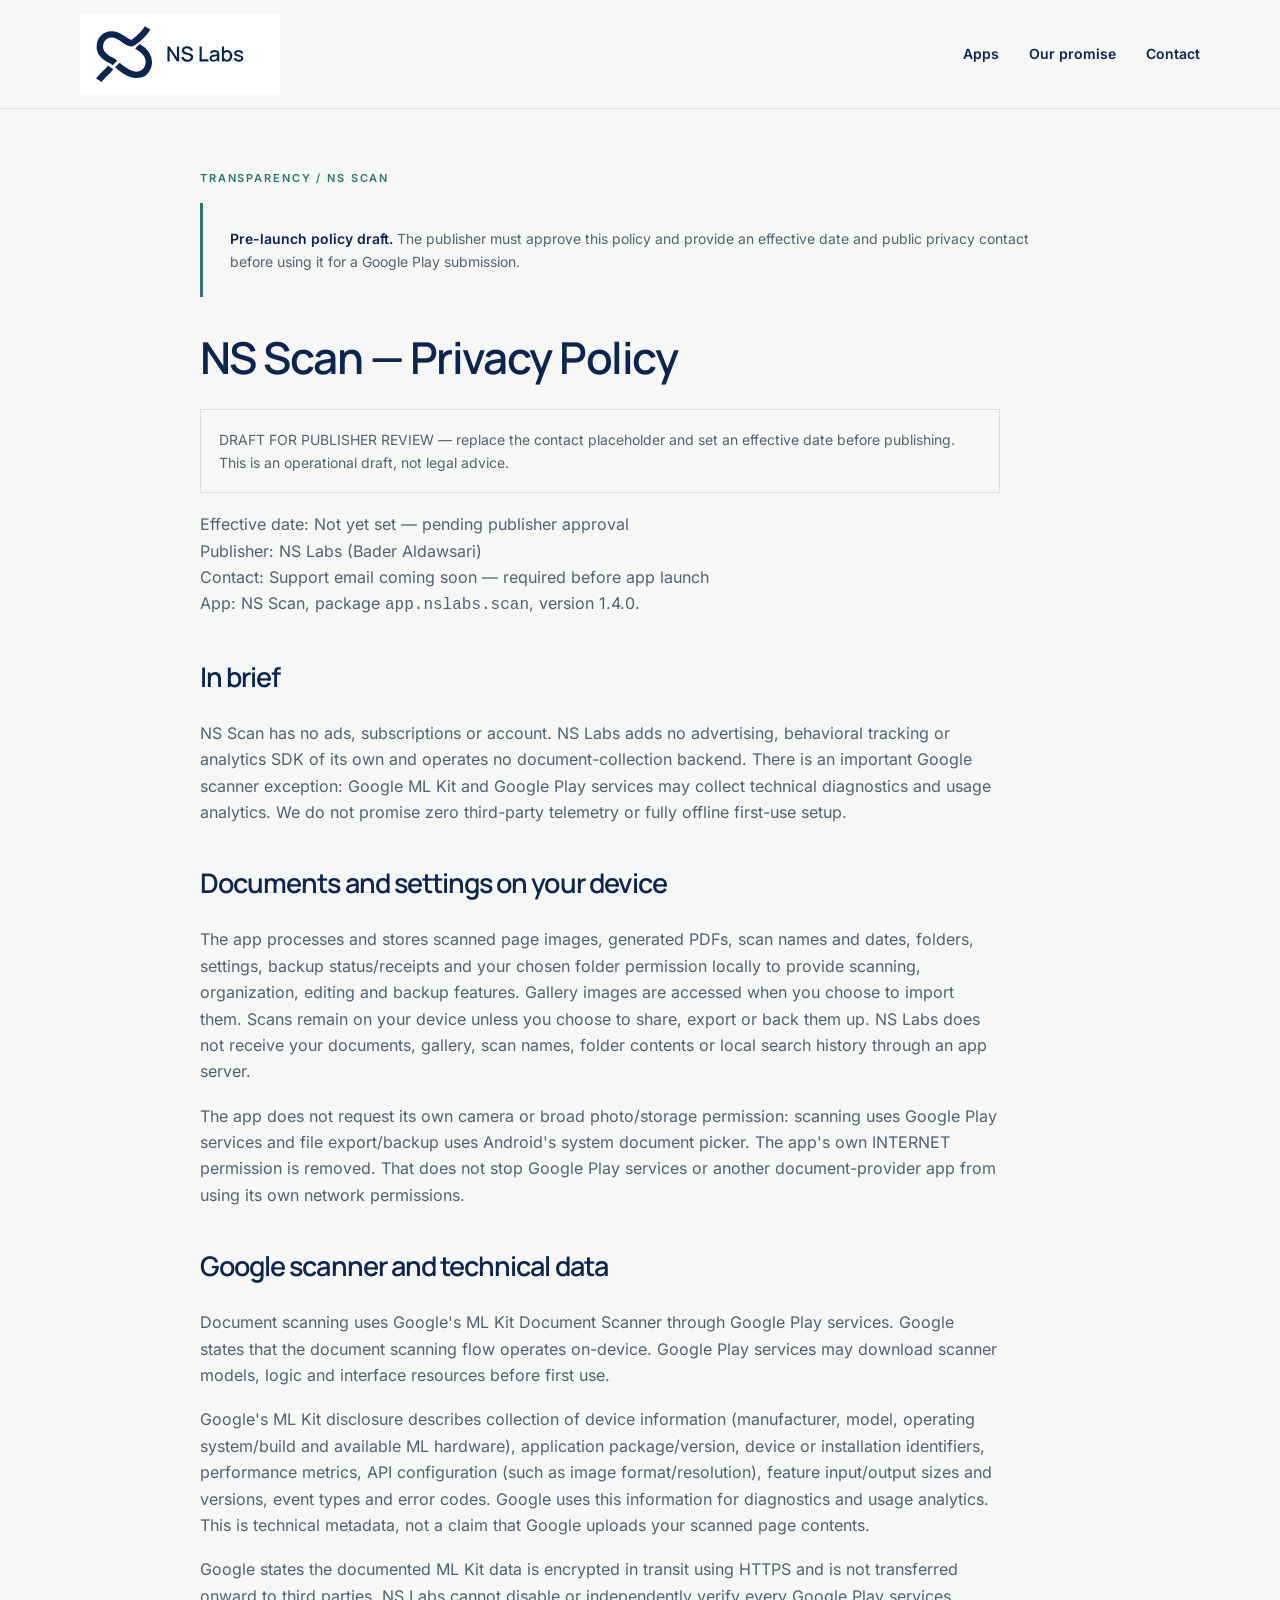
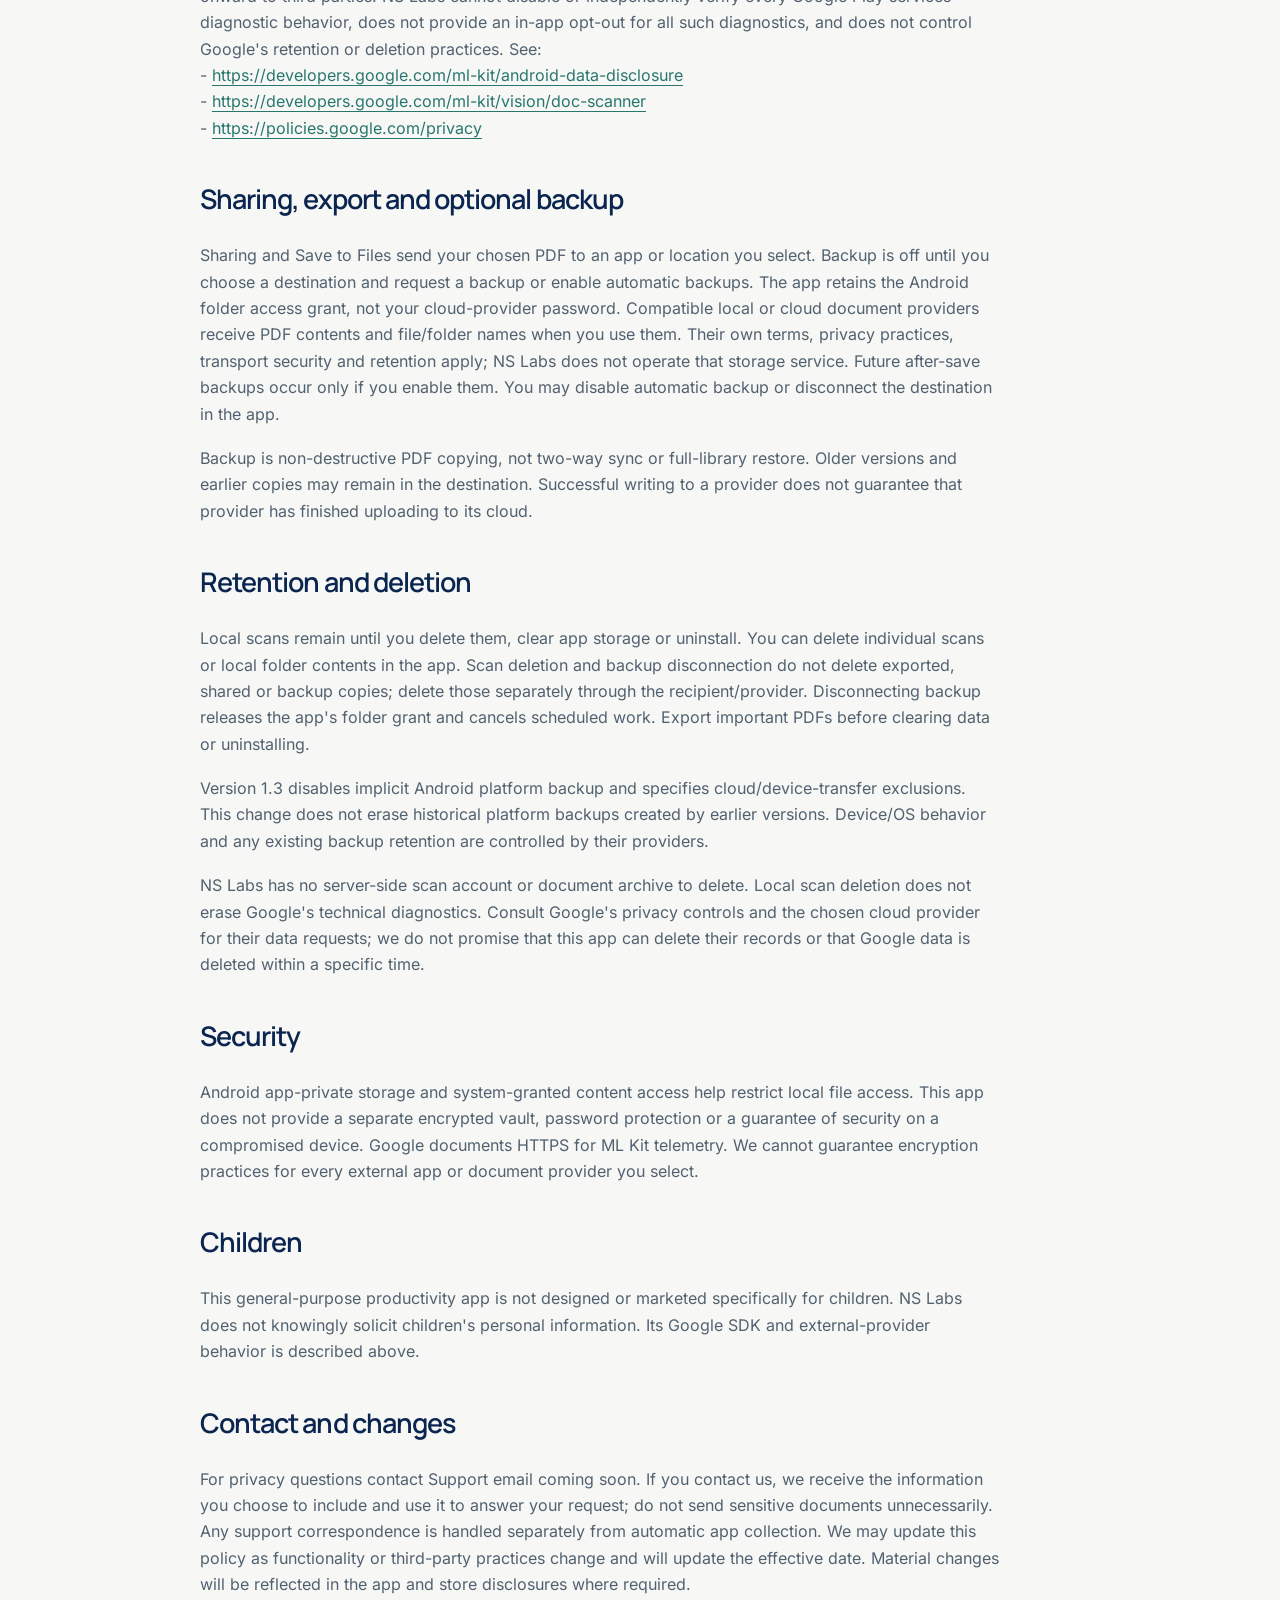
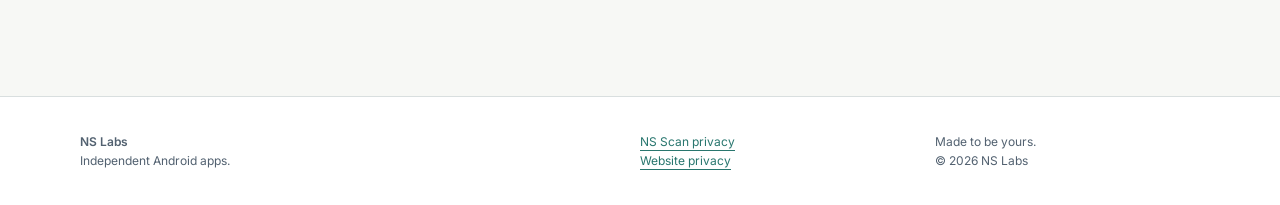
==== privacy/ns-scan.html @ c473cca9 "Launch NS Labs developer site" ====
<!doctype html>
<html lang="en"><head><meta charset="utf-8"><meta name="viewport" content="width=device-width, initial-scale=1"><meta name="color-scheme" content="light dark"><title>NS Scan — Privacy policy | NS Labs</title><meta name="description" content="How NS Scan handles documents, Google scanner diagnostics, exports and backups."><meta property="og:type" content="website"><meta property="og:title" content="NS Scan — Privacy policy | NS Labs"><meta property="og:description" content="How NS Scan handles documents, Google scanner diagnostics, exports and backups."><meta property="og:image" content="https://nslabs-dev.github.io/assets/ns-scan-feature.webp"><meta property="og:image:alt" content="NS Scan by NS Labs"><meta name="theme-color" content="#0B2551"><link rel="icon" type="image/png" href="../favicon.png"><link rel="stylesheet" href="../styles.css"></head><body><a class="skip" href="#main">Skip to content</a><header class="site-header"><div class="wrap nav"><a class="brand" href="../index.html" aria-label="NS Labs home"><img class="light-logo" src="../assets/horizontal-light.svg" width="200" height="80" alt="NS Labs"><img class="dark-logo" src="../assets/horizontal-dark.svg" width="200" height="80" alt="NS Labs"></a><nav aria-label="Main"><a href="../index.html#apps">Apps</a><a href="../index.html#promise">Our promise</a><a href="../index.html#contact">Contact</a></nav></div></header><main id="main" class="wrap policy"><p class="eyebrow">Transparency / NS Scan</p><aside class="disclosure"><strong>Pre-launch policy draft.</strong> The publisher must approve this policy and provide an effective date and public privacy contact before using it for a Google Play submission.</aside><article class="prose"><h1>NS Scan — Privacy Policy</h1>
<p>DRAFT FOR PUBLISHER REVIEW — replace the contact placeholder and set an effective date before publishing. This is an operational draft, not legal advice.</p>
<p>Effective date: Not yet set — pending publisher approval<br />
Publisher: NS Labs (Bader Aldawsari)<br />
Contact: Support email coming soon — required before app launch<br />
App: NS Scan, package <code>app.nslabs.scan</code>, version 1.4.0.</p>
<h2>In brief</h2>
<p>NS Scan has no ads, subscriptions or account. NS Labs adds no advertising, behavioral tracking or analytics SDK of its own and operates no document-collection backend. There is an important Google scanner exception: Google ML Kit and Google Play services may collect technical diagnostics and usage analytics. We do not promise zero third-party telemetry or fully offline first-use setup.</p>
<h2>Documents and settings on your device</h2>
<p>The app processes and stores scanned page images, generated PDFs, scan names and dates, folders, settings, backup status/receipts and your chosen folder permission locally to provide scanning, organization, editing and backup features. Gallery images are accessed when you choose to import them. Scans remain on your device unless you choose to share, export or back them up. NS Labs does not receive your documents, gallery, scan names, folder contents or local search history through an app server.</p>
<p>The app does not request its own camera or broad photo/storage permission: scanning uses Google Play services and file export/backup uses Android's system document picker. The app's own INTERNET permission is removed. That does not stop Google Play services or another document-provider app from using its own network permissions.</p>
<h2>Google scanner and technical data</h2>
<p>Document scanning uses Google's ML Kit Document Scanner through Google Play services. Google states that the document scanning flow operates on-device. Google Play services may download scanner models, logic and interface resources before first use.</p>
<p>Google's ML Kit disclosure describes collection of device information (manufacturer, model, operating system/build and available ML hardware), application package/version, device or installation identifiers, performance metrics, API configuration (such as image format/resolution), feature input/output sizes and versions, event types and error codes. Google uses this information for diagnostics and usage analytics. This is technical metadata, not a claim that Google uploads your scanned page contents.</p>
<p>Google states the documented ML Kit data is encrypted in transit using HTTPS and is not transferred onward to third parties. NS Labs cannot disable or independently verify every Google Play services diagnostic behavior, does not provide an in-app opt-out for all such diagnostics, and does not control Google's retention or deletion practices. See:<br />
- <a href="https://developers.google.com/ml-kit/android-data-disclosure">https://developers.google.com/ml-kit/android-data-disclosure</a><br />
- <a href="https://developers.google.com/ml-kit/vision/doc-scanner">https://developers.google.com/ml-kit/vision/doc-scanner</a><br />
- <a href="https://policies.google.com/privacy">https://policies.google.com/privacy</a></p>
<h2>Sharing, export and optional backup</h2>
<p>Sharing and Save to Files send your chosen PDF to an app or location you select. Backup is off until you choose a destination and request a backup or enable automatic backups. The app retains the Android folder access grant, not your cloud-provider password. Compatible local or cloud document providers receive PDF contents and file/folder names when you use them. Their own terms, privacy practices, transport security and retention apply; NS Labs does not operate that storage service. Future after-save backups occur only if you enable them. You may disable automatic backup or disconnect the destination in the app.</p>
<p>Backup is non-destructive PDF copying, not two-way sync or full-library restore. Older versions and earlier copies may remain in the destination. Successful writing to a provider does not guarantee that provider has finished uploading to its cloud.</p>
<h2>Retention and deletion</h2>
<p>Local scans remain until you delete them, clear app storage or uninstall. You can delete individual scans or local folder contents in the app. Scan deletion and backup disconnection do not delete exported, shared or backup copies; delete those separately through the recipient/provider. Disconnecting backup releases the app's folder grant and cancels scheduled work. Export important PDFs before clearing data or uninstalling.</p>
<p>Version 1.3 disables implicit Android platform backup and specifies cloud/device-transfer exclusions. This change does not erase historical platform backups created by earlier versions. Device/OS behavior and any existing backup retention are controlled by their providers.</p>
<p>NS Labs has no server-side scan account or document archive to delete. Local scan deletion does not erase Google's technical diagnostics. Consult Google's privacy controls and the chosen cloud provider for their data requests; we do not promise that this app can delete their records or that Google data is deleted within a specific time.</p>
<h2>Security</h2>
<p>Android app-private storage and system-granted content access help restrict local file access. This app does not provide a separate encrypted vault, password protection or a guarantee of security on a compromised device. Google documents HTTPS for ML Kit telemetry. We cannot guarantee encryption practices for every external app or document provider you select.</p>
<h2>Children</h2>
<p>This general-purpose productivity app is not designed or marketed specifically for children. NS Labs does not knowingly solicit children's personal information. Its Google SDK and external-provider behavior is described above.</p>
<h2>Contact and changes</h2>
<p>For privacy questions contact Support email coming soon. If you contact us, we receive the information you choose to include and use it to answer your request; do not send sensitive documents unnecessarily. Any support correspondence is handled separately from automatic app collection. We may update this policy as functionality or third-party practices change and will update the effective date. Material changes will be reflected in the app and store disclosures where required.</p></article></main><footer><div class="wrap footer-grid"><p><strong>NS Labs</strong><br>Independent Android apps.</p><p><a href="../privacy/ns-scan.html">NS Scan privacy</a><br><a href="../index.html#site-privacy">Website privacy</a></p><p>Made to be yours.<br>© 2026 NS Labs</p></div></footer></body></html>
---- styles.css ----
@font-face{font-family:Inter;src:url('assets/fonts/Inter-Regular.woff2') format('woff2');font-weight:400;font-display:swap}@font-face{font-family:Inter;src:url('assets/fonts/Inter-SemiBold.woff2') format('woff2');font-weight:600;font-display:swap}@font-face{font-family:Manrope;src:url('assets/fonts/Manrope-SemiBold.woff2') format('woff2');font-weight:600;font-display:swap}
:root{--navy:#0B2551;--paper:#F7F8F5;--slate:#526170;--teal:#28766E;--surface:#fff;--line:#d9dfdf;--ink:var(--navy);--muted:var(--slate);--accent:var(--teal)}*{box-sizing:border-box}html{scroll-behavior:smooth;scroll-padding-top:24px}body{margin:0;background:var(--paper);color:var(--ink);font:400 16px/1.65 Inter,system-ui,sans-serif}img{max-width:100%;height:auto;display:block}a{color:var(--accent);text-underline-offset:4px}a:hover{text-decoration-thickness:2px}a:focus-visible,summary:focus-visible{outline:3px solid var(--accent);outline-offset:5px}h1,h2,h3{font-family:Manrope,system-ui,sans-serif;font-weight:600;line-height:1.15;letter-spacing:-.035em}h1{font-size:clamp(44px,5.7vw,80px);margin:18px 0 26px}h2{font-size:clamp(30px,3.4vw,46px);margin:12px 0 28px}h3{font-size:23px;margin:14px 0}p{margin:0 0 18px}.wrap{max-width:1200px;margin:auto;padding-left:40px;padding-right:40px}.site-header{border-bottom:1px solid var(--line)}.nav{min-height:108px;display:flex;align-items:center;justify-content:space-between;gap:24px}.brand{width:200px;display:block;flex-shrink:0}.dark-logo{display:none}nav{display:flex;gap:30px}nav a{color:var(--ink);font-size:14px;text-decoration:none;font-weight:600;padding:12px 0}.skip{position:absolute;left:12px;top:-80px;padding:12px;background:var(--surface);z-index:10}.skip:focus{top:12px}.hero{display:grid;grid-template-columns:1.2fr 1fr;gap:65px;align-items:center;padding-top:64px;padding-bottom:74px}.eyebrow{text-transform:uppercase;font-size:11px;letter-spacing:.17em;font-weight:600;color:var(--accent);margin-bottom:16px}.hero h1 span{color:var(--accent)}.hero-note{max-width:530px;color:var(--muted);font-size:15px}.button{display:inline-flex;align-items:center;gap:45px;background:var(--navy);color:white;padding:15px 23px;border-radius:4px;text-decoration:none;font-weight:600;font-size:14px}.hero-art{background:var(--navy);color:#fff;border-radius:3px;padding:30px;position:relative;aspect-ratio:4/5;display:flex;flex-direction:column;justify-content:center;overflow:hidden}.hero-art img{width:92%;align-self:center}.hero-art p{font-family:Manrope,sans-serif;font-size:27px;line-height:1.25;margin:0 0 30px 12px}.art-label{font-size:10px;letter-spacing:.2em;position:absolute;bottom:22px;left:42px;color:#fff}.promise{padding:64px 0;background:var(--surface);border-block:1px solid var(--line)}.promise-grid{display:grid;grid-template-columns:repeat(3,1fr);gap:48px;margin-top:38px}.promise-grid p{font-size:15px;color:var(--muted)}.number{font-size:12px;font-weight:600;color:var(--accent)}.section{padding-top:76px;padding-bottom:76px}.section-heading{display:flex;justify-content:space-between;gap:30px;align-items:end}.section-heading>p{max-width:230px;color:var(--muted);font-size:14px;margin-bottom:30px}.apps-grid{display:grid;grid-template-columns:repeat(2,1fr);gap:24px}.app-card{border:1px solid var(--line);background:var(--surface);border-radius:7px;padding:30px;display:flex;gap:24px;align-items:start;color:var(--ink);text-decoration:none}.app-card img{border-radius:18px;flex-shrink:0}.app-card h3{font-size:27px}.app-card p{font-size:14px;color:var(--muted)}.badge{display:inline-block;border:1px solid var(--line);background:var(--surface);color:var(--accent);border-radius:40px;padding:5px 12px;font-size:12px;font-weight:600}.text-link{color:var(--accent);font-size:13px;font-weight:600}.scan-section{border-block:1px solid var(--line);background:var(--surface);padding:76px 0}.scan-intro{display:grid;grid-template-columns:1fr 1fr;gap:55px;align-items:center}.scan-intro h2{font-size:clamp(34px,3.5vw,48px)}.lead{font-size:20px;line-height:1.5}.scan-intro>div>p:not(.eyebrow):not(.badge){max-width:480px}.feature{border-radius:8px;border:1px solid var(--line)}.small{font-size:13px;color:var(--muted)}.disclosure{border-left:3px solid var(--accent);background:var(--paper);padding:24px 27px;margin:35px 0;font-size:14px;color:var(--muted)}.disclosure strong{color:var(--ink)}.gallery-title{margin-top:54px}.gallery{display:grid;grid-template-columns:repeat(4,1fr);gap:22px;margin-top:24px}.gallery figure{margin:0}.gallery img{border:1px solid var(--line);border-radius:12px;width:100%;background:var(--paper)}figcaption{font-size:12px;margin-top:12px;color:var(--muted)}.description{margin-top:40px;border-block:1px solid var(--line);padding:22px 0}.description summary{cursor:pointer;font-weight:600;padding:6px 0}.description .prose{padding-top:25px}.prose{max-width:800px;overflow-wrap:anywhere}.prose p,.prose li{color:var(--muted)}.prose h2{font-size:27px;margin-top:42px}.prose h3{margin-top:28px;font-size:21px}.prose li{padding-left:6px;margin-bottom:8px}.contact{display:grid;grid-template-columns:1fr 1fr;gap:60px;align-items:center}.contact>div>p:last-child{color:var(--muted)}.site-privacy{padding-bottom:65px;max-width:1200px}.site-privacy h2{font-size:21px}.site-privacy p{font-size:14px;max-width:800px;color:var(--muted)}footer{border-top:1px solid var(--line);padding:35px 0;background:var(--surface)}.footer-grid{display:grid;grid-template-columns:2fr 1fr 1fr;gap:30px;font-size:12px;color:var(--muted)}footer p{margin:0}.policy{padding-top:60px;padding-bottom:80px;max-width:960px}.policy h1{font-size:44px}.policy .disclosure{margin-top:0}.policy article>p:nth-of-type(1){background:var(--paper);border:1px solid var(--line);padding:18px;font-size:14px}.error{min-height:60vh}
@media(prefers-color-scheme:dark){:root{--paper:#0a1830;--surface:#102441;--ink:#F7F8F5;--muted:#becbd7;--line:#34445b;--accent:#8dd6cb}.light-logo{display:none}.dark-logo{display:block}.button{background:#F7F8F5;color:#0B2551}.hero-art{border:1px solid var(--line)}.feature{background:#fff}.badge{color:#8dd6cb}}
@media(max-width:800px){.wrap{padding-left:24px;padding-right:24px}.hero{gap:30px;padding-top:40px;padding-bottom:44px}.hero-art{padding:14px}.hero-art p{font-size:21px}.art-label{left:25px;font-size:8px}.hero h1{font-size:48px}.promise-grid{gap:25px}.apps-grid{grid-template-columns:1fr}.scan-intro{grid-template-columns:1fr;gap:30px}.feature{max-width:650px}.gallery{grid-template-columns:repeat(3,1fr)}.section-heading{display:block}.section-heading>p{max-width:none}.contact{gap:30px}}
@media(max-width:560px){.nav{min-height:94px;gap:10px;flex-wrap:wrap;padding-top:5px;padding-bottom:15px}.brand{width:165px}.brand img{width:165px}nav{gap:22px;width:100%;justify-content:space-between}nav a{font-size:12px;padding:5px 0}.hero{grid-template-columns:1fr;gap:30px}.hero h1{font-size:48px}.hero-art{aspect-ratio:1.65;padding:18px;flex-direction:row;align-items:center;justify-content:start}.hero-art img{width:48%}.hero-art p{font-size:23px;margin:0 0 10px 20px}.art-label{bottom:13px;left:auto;right:20px;font-size:8px}.promise,.scan-section{padding:45px 0}.promise-grid{grid-template-columns:1fr;gap:18px}.promise-grid article{border-top:1px solid var(--line);padding-top:20px}.section{padding-top:46px;padding-bottom:46px}.app-card{padding:22px;gap:18px}.app-card img{width:60px;height:60px}.app-card h3{font-size:25px}.gallery{grid-template-columns:repeat(2,minmax(0,1fr));gap:22px 15px}.disclosure{padding:18px;font-size:13px}.contact{grid-template-columns:1fr;gap:8px}.footer-grid{grid-template-columns:1fr;gap:22px}.policy{padding-top:32px}.policy h1{font-size:34px}.prose h2{font-size:25px}.site-privacy{padding-bottom:45px}.small{font-size:12px}}
@media(prefers-reduced-motion:reduce){html{scroll-behavior:auto}}
/* Let intrinsic image dimensions shrink inside narrow grid tracks. */
.scan-intro>*{min-width:0}.feature{width:100%;max-width:100%}.hero h1{font-size:clamp(44px,4.6vw,66px)}
@media(max-width:560px){.hero h1{font-size:38px}.hero-art p{font-size:21px}}
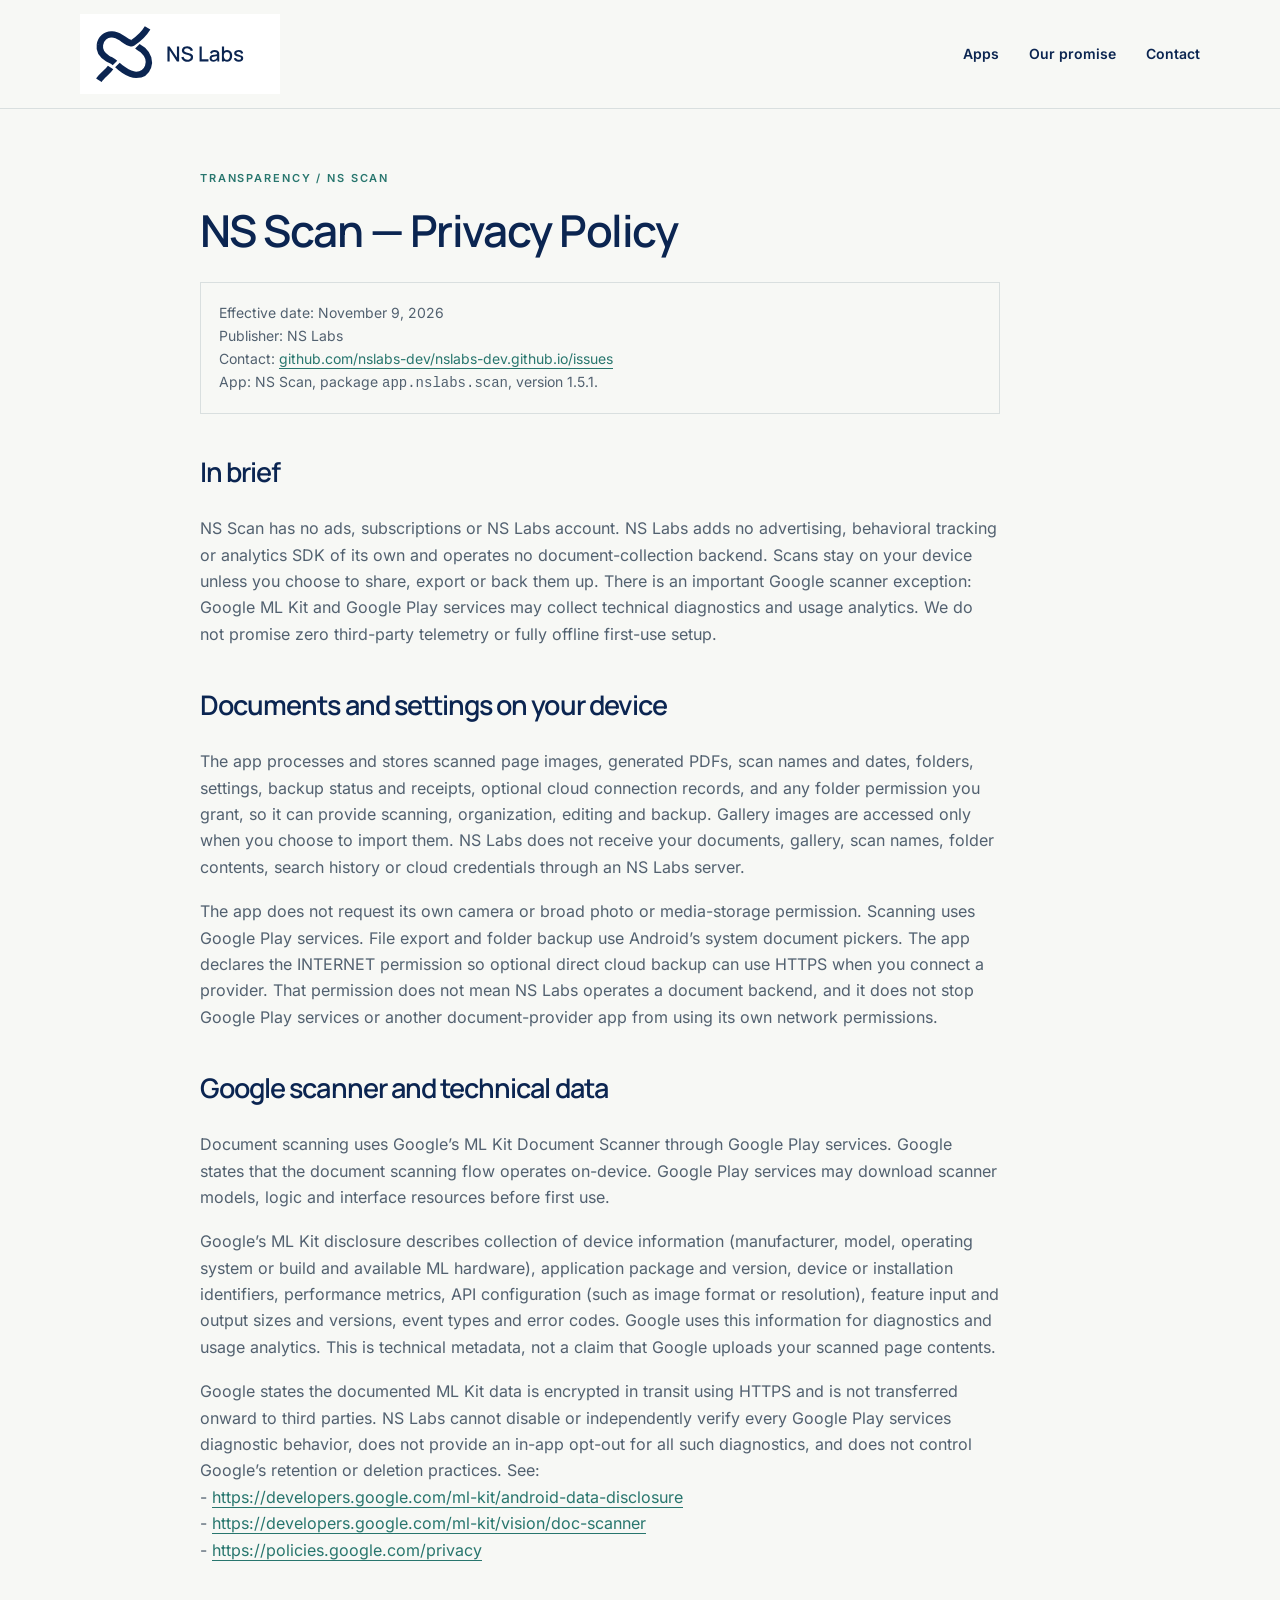
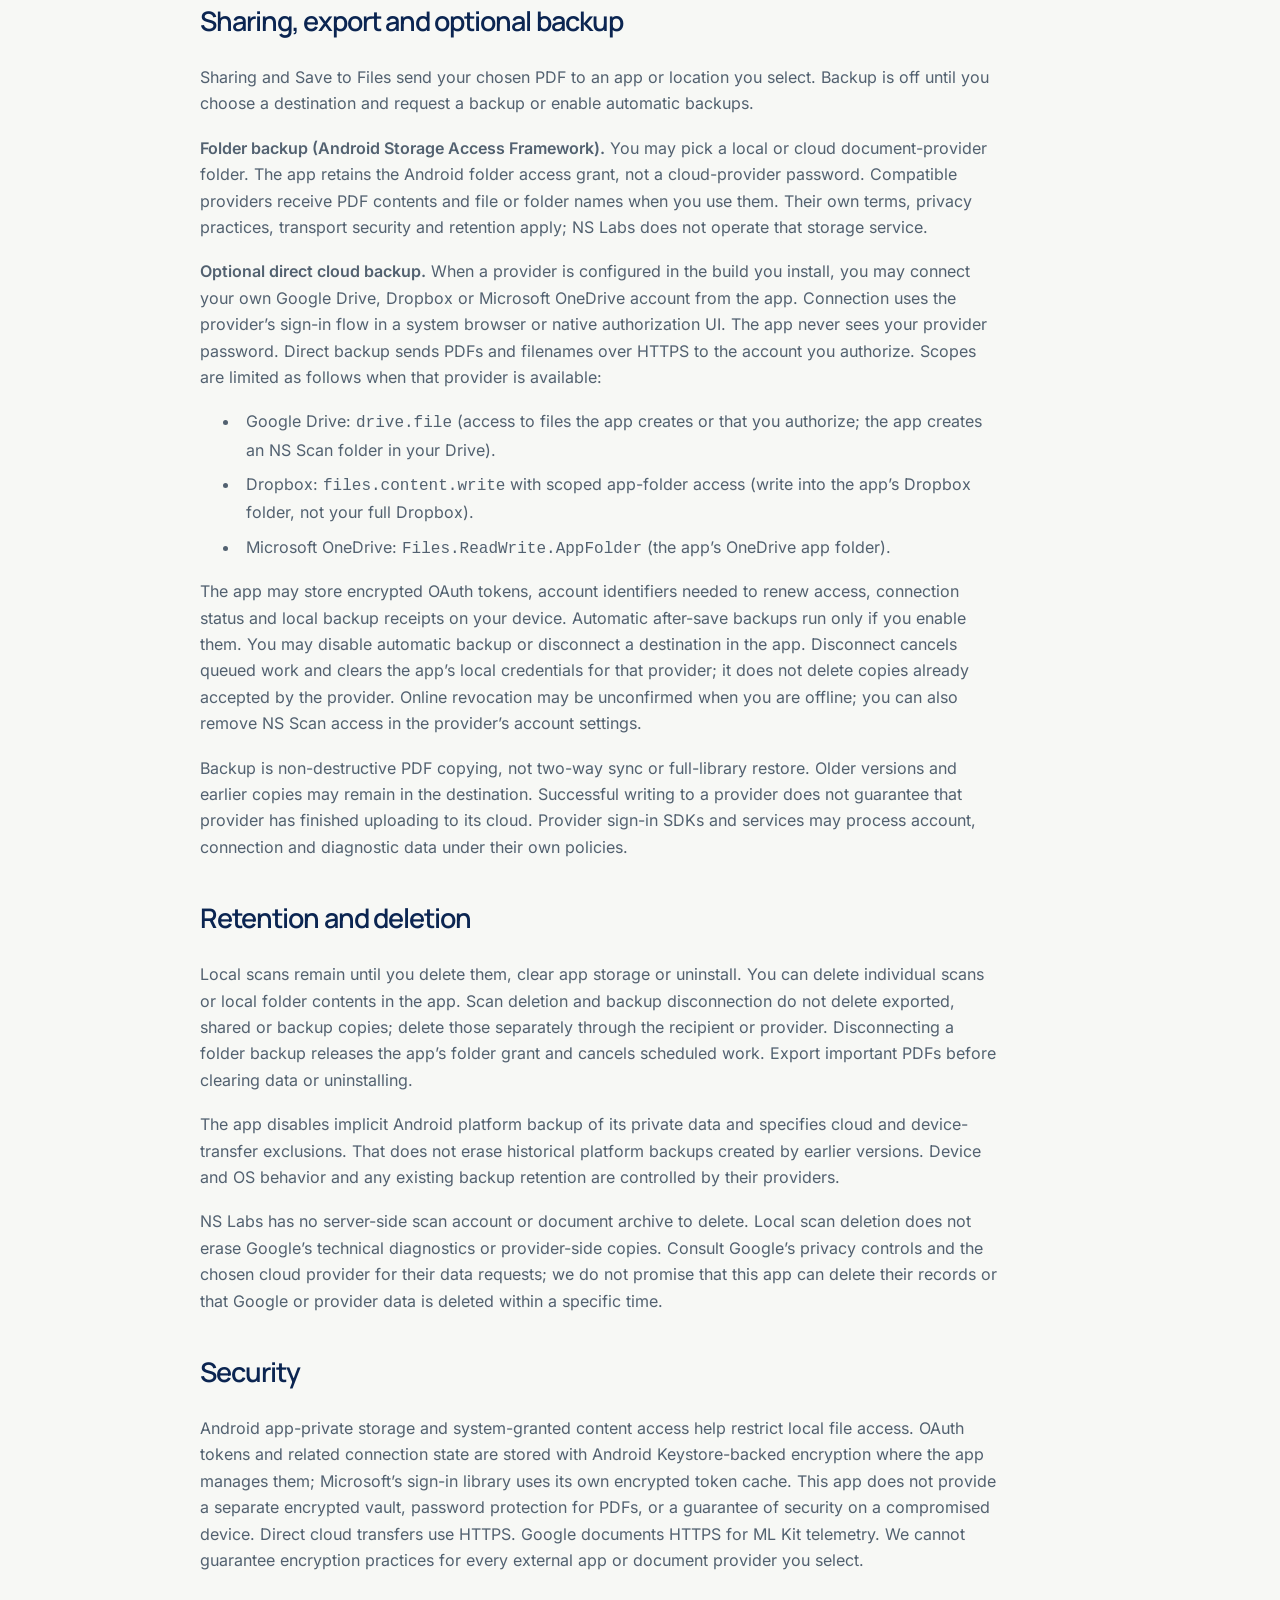
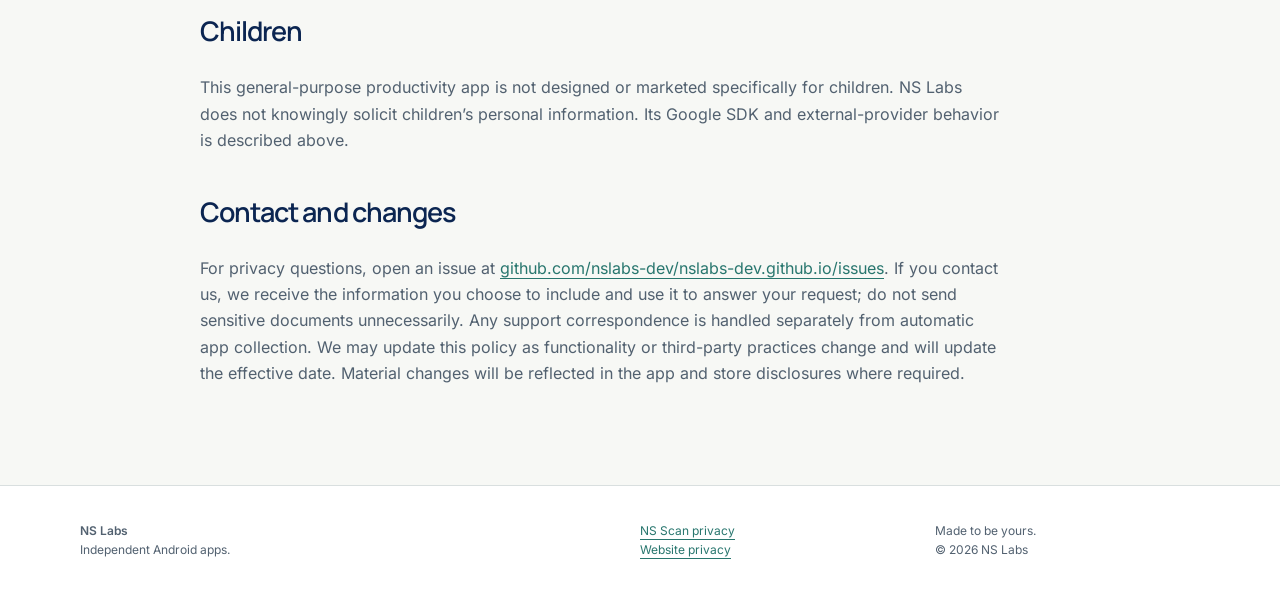
==== commit fa2ba2e0: "Finalize NS Scan privacy policy Remove draft banners and personal publisher name, set effective date" ====
--- a/privacy/ns-scan.html
+++ b/privacy/ns-scan.html
@@ -1,32 +1,39 @@
 <!doctype html>
-<html lang="en"><head><meta charset="utf-8"><meta name="viewport" content="width=device-width, initial-scale=1"><meta name="color-scheme" content="light dark"><title>NS Scan — Privacy policy | NS Labs</title><meta name="description" content="How NS Scan handles documents, Google scanner diagnostics, exports and backups."><meta property="og:type" content="website"><meta property="og:title" content="NS Scan — Privacy policy | NS Labs"><meta property="og:description" content="How NS Scan handles documents, Google scanner diagnostics, exports and backups."><meta property="og:image" content="https://nslabs-dev.github.io/assets/ns-scan-feature.webp"><meta property="og:image:alt" content="NS Scan by NS Labs"><meta name="theme-color" content="#0B2551"><link rel="icon" type="image/png" href="../favicon.png"><link rel="stylesheet" href="../styles.css"></head><body><a class="skip" href="#main">Skip to content</a><header class="site-header"><div class="wrap nav"><a class="brand" href="../index.html" aria-label="NS Labs home"><img class="light-logo" src="../assets/horizontal-light.svg" width="200" height="80" alt="NS Labs"><img class="dark-logo" src="../assets/horizontal-dark.svg" width="200" height="80" alt="NS Labs"></a><nav aria-label="Main"><a href="../index.html#apps">Apps</a><a href="../index.html#promise">Our promise</a><a href="../index.html#contact">Contact</a></nav></div></header><main id="main" class="wrap policy"><p class="eyebrow">Transparency / NS Scan</p><aside class="disclosure"><strong>Pre-launch policy draft.</strong> The publisher must approve this policy and provide an effective date and public privacy contact before using it for a Google Play submission.</aside><article class="prose"><h1>NS Scan — Privacy Policy</h1>
-<p>DRAFT FOR PUBLISHER REVIEW — replace the contact placeholder and set an effective date before publishing. This is an operational draft, not legal advice.</p>
-<p>Effective date: Not yet set — pending publisher approval<br />
-Publisher: NS Labs (Bader Aldawsari)<br />
-Contact: Support email coming soon — required before app launch<br />
-App: NS Scan, package <code>app.nslabs.scan</code>, version 1.4.0.</p>
+<html lang="en"><head><meta charset="utf-8"><meta name="viewport" content="width=device-width, initial-scale=1"><meta name="color-scheme" content="light dark"><title>NS Scan — Privacy policy | NS Labs</title><meta name="description" content="How NS Scan handles documents, Google scanner diagnostics, exports and optional cloud backup."><meta property="og:type" content="website"><meta property="og:title" content="NS Scan — Privacy policy | NS Labs"><meta property="og:description" content="How NS Scan handles documents, Google scanner diagnostics, exports and optional cloud backup."><meta property="og:image" content="https://nslabs-dev.github.io/assets/ns-scan-feature.webp"><meta property="og:image:alt" content="NS Scan by NS Labs"><meta name="theme-color" content="#0B2551"><link rel="icon" type="image/png" href="../favicon.png"><link rel="stylesheet" href="../styles.css"></head><body><a class="skip" href="#main">Skip to content</a><header class="site-header"><div class="wrap nav"><a class="brand" href="../index.html" aria-label="NS Labs home"><img class="light-logo" src="../assets/horizontal-light.svg" width="200" height="80" alt="NS Labs"><img class="dark-logo" src="../assets/horizontal-dark.svg" width="200" height="80" alt="NS Labs"></a><nav aria-label="Main"><a href="../index.html#apps">Apps</a><a href="../index.html#promise">Our promise</a><a href="../index.html#contact">Contact</a></nav></div></header><main id="main" class="wrap policy"><p class="eyebrow">Transparency / NS Scan</p><article class="prose"><h1>NS Scan — Privacy Policy</h1>
+<p>Effective date: November 9, 2026<br />
+Publisher: NS Labs<br />
+Contact: <a href="https://github.com/nslabs-dev/nslabs-dev.github.io/issues">github.com/nslabs-dev/nslabs-dev.github.io/issues</a><br />
+App: NS Scan, package <code>app.nslabs.scan</code>, version 1.5.1.</p>
 <h2>In brief</h2>
-<p>NS Scan has no ads, subscriptions or account. NS Labs adds no advertising, behavioral tracking or analytics SDK of its own and operates no document-collection backend. There is an important Google scanner exception: Google ML Kit and Google Play services may collect technical diagnostics and usage analytics. We do not promise zero third-party telemetry or fully offline first-use setup.</p>
+<p>NS Scan has no ads, subscriptions or NS Labs account. NS Labs adds no advertising, behavioral tracking or analytics SDK of its own and operates no document-collection backend. Scans stay on your device unless you choose to share, export or back them up. There is an important Google scanner exception: Google ML Kit and Google Play services may collect technical diagnostics and usage analytics. We do not promise zero third-party telemetry or fully offline first-use setup.</p>
 <h2>Documents and settings on your device</h2>
-<p>The app processes and stores scanned page images, generated PDFs, scan names and dates, folders, settings, backup status/receipts and your chosen folder permission locally to provide scanning, organization, editing and backup features. Gallery images are accessed when you choose to import them. Scans remain on your device unless you choose to share, export or back them up. NS Labs does not receive your documents, gallery, scan names, folder contents or local search history through an app server.</p>
-<p>The app does not request its own camera or broad photo/storage permission: scanning uses Google Play services and file export/backup uses Android's system document picker. The app's own INTERNET permission is removed. That does not stop Google Play services or another document-provider app from using its own network permissions.</p>
+<p>The app processes and stores scanned page images, generated PDFs, scan names and dates, folders, settings, backup status and receipts, optional cloud connection records, and any folder permission you grant, so it can provide scanning, organization, editing and backup. Gallery images are accessed only when you choose to import them. NS Labs does not receive your documents, gallery, scan names, folder contents, search history or cloud credentials through an NS Labs server.</p>
+<p>The app does not request its own camera or broad photo or media-storage permission. Scanning uses Google Play services. File export and folder backup use Android’s system document pickers. The app declares the INTERNET permission so optional direct cloud backup can use HTTPS when you connect a provider. That permission does not mean NS Labs operates a document backend, and it does not stop Google Play services or another document-provider app from using its own network permissions.</p>
 <h2>Google scanner and technical data</h2>
-<p>Document scanning uses Google's ML Kit Document Scanner through Google Play services. Google states that the document scanning flow operates on-device. Google Play services may download scanner models, logic and interface resources before first use.</p>
-<p>Google's ML Kit disclosure describes collection of device information (manufacturer, model, operating system/build and available ML hardware), application package/version, device or installation identifiers, performance metrics, API configuration (such as image format/resolution), feature input/output sizes and versions, event types and error codes. Google uses this information for diagnostics and usage analytics. This is technical metadata, not a claim that Google uploads your scanned page contents.</p>
-<p>Google states the documented ML Kit data is encrypted in transit using HTTPS and is not transferred onward to third parties. NS Labs cannot disable or independently verify every Google Play services diagnostic behavior, does not provide an in-app opt-out for all such diagnostics, and does not control Google's retention or deletion practices. See:<br />
+<p>Document scanning uses Google’s ML Kit Document Scanner through Google Play services. Google states that the document scanning flow operates on-device. Google Play services may download scanner models, logic and interface resources before first use.</p>
+<p>Google’s ML Kit disclosure describes collection of device information (manufacturer, model, operating system or build and available ML hardware), application package and version, device or installation identifiers, performance metrics, API configuration (such as image format or resolution), feature input and output sizes and versions, event types and error codes. Google uses this information for diagnostics and usage analytics. This is technical metadata, not a claim that Google uploads your scanned page contents.</p>
+<p>Google states the documented ML Kit data is encrypted in transit using HTTPS and is not transferred onward to third parties. NS Labs cannot disable or independently verify every Google Play services diagnostic behavior, does not provide an in-app opt-out for all such diagnostics, and does not control Google’s retention or deletion practices. See:<br />
 - <a href="https://developers.google.com/ml-kit/android-data-disclosure">https://developers.google.com/ml-kit/android-data-disclosure</a><br />
 - <a href="https://developers.google.com/ml-kit/vision/doc-scanner">https://developers.google.com/ml-kit/vision/doc-scanner</a><br />
 - <a href="https://policies.google.com/privacy">https://policies.google.com/privacy</a></p>
 <h2>Sharing, export and optional backup</h2>
-<p>Sharing and Save to Files send your chosen PDF to an app or location you select. Backup is off until you choose a destination and request a backup or enable automatic backups. The app retains the Android folder access grant, not your cloud-provider password. Compatible local or cloud document providers receive PDF contents and file/folder names when you use them. Their own terms, privacy practices, transport security and retention apply; NS Labs does not operate that storage service. Future after-save backups occur only if you enable them. You may disable automatic backup or disconnect the destination in the app.</p>
-<p>Backup is non-destructive PDF copying, not two-way sync or full-library restore. Older versions and earlier copies may remain in the destination. Successful writing to a provider does not guarantee that provider has finished uploading to its cloud.</p>
+<p>Sharing and Save to Files send your chosen PDF to an app or location you select. Backup is off until you choose a destination and request a backup or enable automatic backups.</p>
+<p><strong>Folder backup (Android Storage Access Framework).</strong> You may pick a local or cloud document-provider folder. The app retains the Android folder access grant, not a cloud-provider password. Compatible providers receive PDF contents and file or folder names when you use them. Their own terms, privacy practices, transport security and retention apply; NS Labs does not operate that storage service.</p>
+<p><strong>Optional direct cloud backup.</strong> When a provider is configured in the build you install, you may connect your own Google Drive, Dropbox or Microsoft OneDrive account from the app. Connection uses the provider’s sign-in flow in a system browser or native authorization UI. The app never sees your provider password. Direct backup sends PDFs and filenames over HTTPS to the account you authorize. Scopes are limited as follows when that provider is available:</p>
+<ul>
+<li>Google Drive: <code>drive.file</code> (access to files the app creates or that you authorize; the app creates an NS Scan folder in your Drive).</li>
+<li>Dropbox: <code>files.content.write</code> with scoped app-folder access (write into the app’s Dropbox folder, not your full Dropbox).</li>
+<li>Microsoft OneDrive: <code>Files.ReadWrite.AppFolder</code> (the app’s OneDrive app folder).</li>
+</ul>
+<p>The app may store encrypted OAuth tokens, account identifiers needed to renew access, connection status and local backup receipts on your device. Automatic after-save backups run only if you enable them. You may disable automatic backup or disconnect a destination in the app. Disconnect cancels queued work and clears the app’s local credentials for that provider; it does not delete copies already accepted by the provider. Online revocation may be unconfirmed when you are offline; you can also remove NS Scan access in the provider’s account settings.</p>
+<p>Backup is non-destructive PDF copying, not two-way sync or full-library restore. Older versions and earlier copies may remain in the destination. Successful writing to a provider does not guarantee that provider has finished uploading to its cloud. Provider sign-in SDKs and services may process account, connection and diagnostic data under their own policies.</p>
 <h2>Retention and deletion</h2>
-<p>Local scans remain until you delete them, clear app storage or uninstall. You can delete individual scans or local folder contents in the app. Scan deletion and backup disconnection do not delete exported, shared or backup copies; delete those separately through the recipient/provider. Disconnecting backup releases the app's folder grant and cancels scheduled work. Export important PDFs before clearing data or uninstalling.</p>
-<p>Version 1.3 disables implicit Android platform backup and specifies cloud/device-transfer exclusions. This change does not erase historical platform backups created by earlier versions. Device/OS behavior and any existing backup retention are controlled by their providers.</p>
-<p>NS Labs has no server-side scan account or document archive to delete. Local scan deletion does not erase Google's technical diagnostics. Consult Google's privacy controls and the chosen cloud provider for their data requests; we do not promise that this app can delete their records or that Google data is deleted within a specific time.</p>
+<p>Local scans remain until you delete them, clear app storage or uninstall. You can delete individual scans or local folder contents in the app. Scan deletion and backup disconnection do not delete exported, shared or backup copies; delete those separately through the recipient or provider. Disconnecting a folder backup releases the app’s folder grant and cancels scheduled work. Export important PDFs before clearing data or uninstalling.</p>
+<p>The app disables implicit Android platform backup of its private data and specifies cloud and device-transfer exclusions. That does not erase historical platform backups created by earlier versions. Device and OS behavior and any existing backup retention are controlled by their providers.</p>
+<p>NS Labs has no server-side scan account or document archive to delete. Local scan deletion does not erase Google’s technical diagnostics or provider-side copies. Consult Google’s privacy controls and the chosen cloud provider for their data requests; we do not promise that this app can delete their records or that Google or provider data is deleted within a specific time.</p>
 <h2>Security</h2>
-<p>Android app-private storage and system-granted content access help restrict local file access. This app does not provide a separate encrypted vault, password protection or a guarantee of security on a compromised device. Google documents HTTPS for ML Kit telemetry. We cannot guarantee encryption practices for every external app or document provider you select.</p>
+<p>Android app-private storage and system-granted content access help restrict local file access. OAuth tokens and related connection state are stored with Android Keystore-backed encryption where the app manages them; Microsoft’s sign-in library uses its own encrypted token cache. This app does not provide a separate encrypted vault, password protection for PDFs, or a guarantee of security on a compromised device. Direct cloud transfers use HTTPS. Google documents HTTPS for ML Kit telemetry. We cannot guarantee encryption practices for every external app or document provider you select.</p>
 <h2>Children</h2>
-<p>This general-purpose productivity app is not designed or marketed specifically for children. NS Labs does not knowingly solicit children's personal information. Its Google SDK and external-provider behavior is described above.</p>
+<p>This general-purpose productivity app is not designed or marketed specifically for children. NS Labs does not knowingly solicit children’s personal information. Its Google SDK and external-provider behavior is described above.</p>
 <h2>Contact and changes</h2>
-<p>For privacy questions contact Support email coming soon. If you contact us, we receive the information you choose to include and use it to answer your request; do not send sensitive documents unnecessarily. Any support correspondence is handled separately from automatic app collection. We may update this policy as functionality or third-party practices change and will update the effective date. Material changes will be reflected in the app and store disclosures where required.</p></article></main><footer><div class="wrap footer-grid"><p><strong>NS Labs</strong><br>Independent Android apps.</p><p><a href="../privacy/ns-scan.html">NS Scan privacy</a><br><a href="../index.html#site-privacy">Website privacy</a></p><p>Made to be yours.<br>© 2026 NS Labs</p></div></footer></body></html>+<p>For privacy questions, open an issue at <a href="https://github.com/nslabs-dev/nslabs-dev.github.io/issues">github.com/nslabs-dev/nslabs-dev.github.io/issues</a>. If you contact us, we receive the information you choose to include and use it to answer your request; do not send sensitive documents unnecessarily. Any support correspondence is handled separately from automatic app collection. We may update this policy as functionality or third-party practices change and will update the effective date. Material changes will be reflected in the app and store disclosures where required.</p></article></main><footer><div class="wrap footer-grid"><p><strong>NS Labs</strong><br>Independent Android apps.</p><p><a href="../privacy/ns-scan.html">NS Scan privacy</a><br><a href="../index.html#site-privacy">Website privacy</a></p><p>Made to be yours.<br>© 2026 NS Labs</p></div></footer></body></html>
